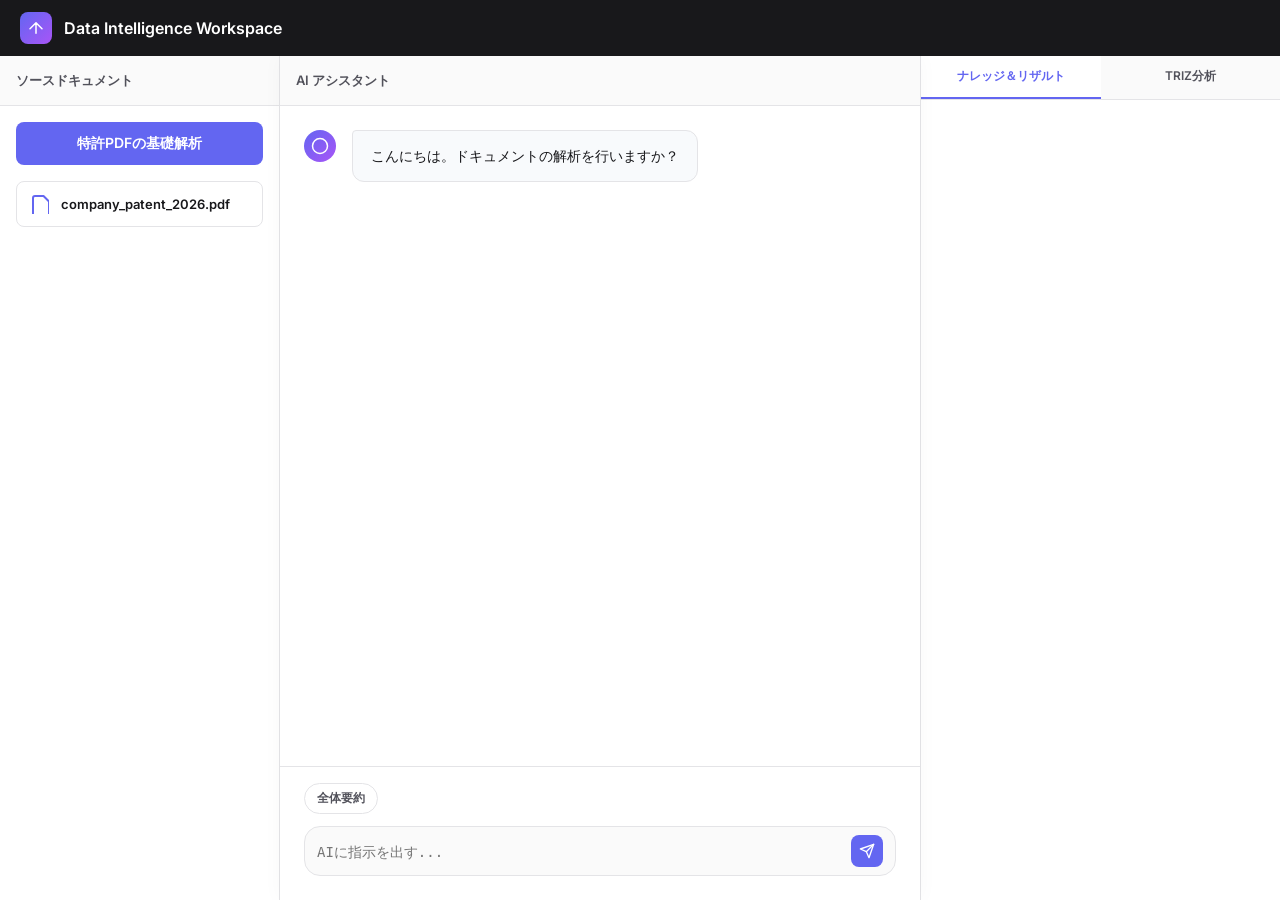
==== index.html @ 6192400d "Rename renew.html to index.html" ====
<!DOCTYPE html>
<html lang="ja">
<head>
    <meta charset="UTF-8">
    <meta name="viewport" content="width=device-width, initial-scale=1.0">
    <title>【最新 ver01 案④】シームレス統合型（Notion Peak + 右下ボタン）</title>
    <style>
        @import url('https://fonts.googleapis.com/css2?family=Inter:wght@400;500;600;700&display=swap');
        
        :root {
            --bg-app: #f4f4f5;
            --bg-panel: #ffffff;
            --text-main: #18181b;
            --text-muted: #52525b;
            --border-color: #e4e4e7;
            --primary: #6366f1;
            --primary-light: #e0e7ff;
            --primary-hover: #4f46e5;
            --accent: #f59e0b;
        }

        * { margin: 0; padding: 0; box-sizing: border-box; }
        body { font-family: 'Inter', sans-serif; background: var(--bg-app); color: var(--text-main); height: 100vh; overflow: hidden; display: flex; flex-direction: column; }
        button { cursor: pointer; border: none; background: none; font-family: inherit; }
        svg { fill: none; stroke: currentColor; stroke-width: 2; stroke-linecap: round; stroke-linejoin: round; }

        /* Unified Header */
        .header { height: 56px; background: #18181b; color: white; display: flex; align-items: center; justify-content: space-between; padding: 0 20px; flex-shrink: 0; z-index: 20; }
        .header-logo { display: flex; align-items: center; gap: 12px; font-weight: 600; font-size: 16px; }
        .header-logo-icon { background: linear-gradient(135deg, var(--primary), #a855f7); width: 32px; height: 32px; border-radius: 8px; display: flex; align-items: center; justify-content: center; }

        /* Workspace flex Container for dragging */
        .workspace { flex: 1; display: flex; min-height: 0; background: var(--bg-app); }
        .panel { background: var(--bg-panel); display: flex; flex-direction: column; min-height: 0; position: relative; }
        
        /* 左右パネルの初期値 */
        #panel-left { width: 280px; min-width: 200px; max-width: 450px; border-right: 1px solid var(--border-color); }
        #panel-center { flex: 1; min-width: 350px; box-shadow: 0 0 20px rgba(0,0,0,0.03); z-index: 5; }
        #panel-right { width: 360px; min-width: 250px; max-width: 600px; border-left: 1px solid var(--border-color); }

        /* リサイザーバー (伸縮バー) */
        .resizer { width: 6px; cursor: col-resize; position: relative; z-index: 10; background: transparent; transition: background 0.2s; margin: 0 -3px; }
        .resizer:hover, .resizer.dragging { background: var(--primary); }

        .panel-header { height: 50px; display: flex; align-items: center; justify-content: space-between; padding: 0 16px; border-bottom: 1px solid var(--border-color); font-weight: 600; font-size: 13px; color: var(--text-muted); background: #fafafa; flex-shrink: 0; }

        /* ---------------- Left ---------------- */
        .source-list { padding: 16px; overflow-y: auto; flex: 1; }
        .btn-primary { width: 100%; padding: 12px; background: var(--primary); color: white; border-radius: 8px; font-weight: 600; font-size: 14px; display: flex; align-items: center; justify-content: center; gap: 8px; transition: 0.2s; }
        .btn-primary:hover { background: var(--primary-hover); }
        .source-item { display: flex; align-items: center; gap: 12px; padding: 12px; border: 1px solid var(--border-color); border-radius: 8px; margin-top: 16px; }

        /* ---------------- Center (Chat) ---------------- */
        .chat-area { flex: 1; overflow-y: auto; padding: 24px; display: flex; flex-direction: column; gap: 20px; }
        .msg { display: flex; gap: 16px; max-width: 85%; }
        .msg.user { align-self: flex-end; flex-direction: row-reverse; }
        .msg-avatar { width: 32px; height: 32px; border-radius: 50%; display: flex; align-items: center; justify-content: center; flex-shrink: 0; }
        .msg.assistant .msg-avatar { background: linear-gradient(135deg, var(--primary), #a855f7); color: white; }
        .msg.user .msg-avatar { background: #e4e4e7; color: var(--text-muted); }
        .msg-bubble { padding: 14px 18px; border-radius: 12px; font-size: 14px; line-height: 1.6; border: 1px solid var(--border-color); }
        .msg.user .msg-bubble { background: var(--primary); color: white; border-color: var(--primary); border-top-right-radius: 4px; }
        .msg.assistant .msg-bubble { background: #f8fafc; border-top-left-radius: 4px; }

        .input-area { padding: 16px 24px 24px; background: #fff; border-top: 1px solid var(--border-color); display: flex; flex-direction: column; gap: 12px; }
        
        .action-bar { display: flex; gap: 8px; }
        .input-box { display: flex; align-items: flex-end; gap: 12px; border: 1px solid var(--border-color); padding: 8px 12px; border-radius: 16px; background: #fafafa; }
        .input-box textarea { flex: 1; border: none; background: transparent; outline: none; resize: none; font-size: 14px; line-height: 1.5; max-height: 150px; padding: 4px 0; }
        .input-box button.btn-send { width: 32px; height: 32px; border-radius: 8px; background: var(--primary); color: white; display: flex; align-items: center; justify-content: center; flex-shrink: 0; }

        /* ---------------- Right ---------------- */
        .right-tabs { display: flex; border-bottom: 1px solid var(--border-color); background: #fafafa; }
        .right-tab { flex: 1; text-align: center; padding: 12px 0; font-size: 12px; font-weight: 600; color: var(--text-muted); cursor: pointer; border-bottom: 2px solid transparent; }
        .right-tab.active { color: var(--primary); border-bottom-color: var(--primary); background: #fff; }

        .studio-content { flex: 1; overflow-y: auto; padding: 16px; padding-bottom: 80px; position: relative; }
        .studio-card { border: 1px solid var(--border-color); border-radius: 8px; padding: 16px; margin-bottom: 16px; box-shadow: 0 1px 3px rgba(0,0,0,0.02); }
        .studio-card h3 { font-size: 14px; font-weight: 600; margin-bottom: 12px; }
        .data-row { font-size: 12px; margin-bottom: 8px; line-height: 1.5; text-align: left; }
        .data-label { font-weight: 600; color: var(--text-muted); display: block; margin-bottom: 2px; }

        /* The moved TRIZ button side of Chat Input */
        .btn-triz-inline { background: var(--accent); color: white; padding: 8px 16px; border-radius: 8px; font-weight: 600; font-size: 13px; display: none; align-items: center; justify-content: center; gap: 6px; box-shadow: 0 2px 8px rgba(245,158,11,0.3); transition: 0.2s; border: none; cursor: pointer; white-space: nowrap; height: 32px; }
        .btn-triz-inline:hover { background: #d97706; transform: translateY(-1px); }

        /* ---------------- Notion Center Peak Modal ---------------- */
        .notion-overlay { position: fixed; inset: 0; background: rgba(0,0,0,0.5); z-index: 100; display: none; align-items: center; justify-content: center; backdrop-filter: blur(2px); }
        .notion-overlay.active { display: flex; animation: fadeIn 0.2s ease; }
        .notion-modal { background: #ffffff; width: 800px; max-width: 90%; height: 80vh; border-radius: 12px; display: flex; flex-direction: column; overflow: hidden; box-shadow: 0 25px 50px -12px rgba(0,0,0,0.25); animation: scaleUp 0.3s cubic-bezier(0.16,1,0.3,1); }
        
        .modal-header { height: 56px; border-bottom: 1px solid var(--border-color); display: flex; align-items: center; justify-content: space-between; padding: 0 24px; font-weight: 600; }
        .modal-body { flex: 1; overflow-y: auto; padding: 32px 48px; background: #fafafa; }
        
        .db-table { width: 100%; border-collapse: collapse; background: white; border: 1px solid var(--border-color); border-radius: 8px; overflow: hidden; }
        .db-table th, .db-table td { padding: 16px; border-bottom: 1px solid var(--border-color); text-align: left; font-size: 14px; }
        .db-table th { background: #f8fafc; font-weight: 600; color: var(--text-muted); font-size: 13px; }
        .db-table tr:last-child td { border-bottom: none; }
        .db-table tbody tr:hover { background: #fdfbf7; cursor: pointer; }
        
        .run-triz-inline-btn { padding: 6px 12px; background: white; border: 1px solid var(--border-color); border-radius: 6px; font-size: 13px; font-weight: 600; display: flex; align-items: center; gap: 4px; transition: 0.2s; }
        .db-table tr:hover .run-triz-inline-btn { border-color: var(--accent); color: #d97706; }

        @keyframes fadeIn { from{opacity:0;} to{opacity:1;} }
        @keyframes scaleUp { from{transform:scale(0.95); opacity:0;} to{transform:scale(1); opacity:1;} }
        .loader-spin { animation: spin 1s linear infinite; }
        @keyframes spin { 100% { transform: rotate(360deg); } }
    </style>
</head>
<body>

    <header class="header">
        <div class="header-logo">
            <div class="header-logo-icon"><svg width="18" height="18" viewBox="0 0 24 24"><path d="m4 13 8-8 8 8M12 5v14"/></svg></div>
            Data Intelligence Workspace
        </div>
    </header>

    <div class="workspace">
        
        <!-- 左パネル -->
        <div class="panel" id="panel-left">
            <div class="panel-header">ソースドキュメント</div>
            <div class="source-list">
                <button class="btn-primary" onclick="startAnalysis()" id="analyze-btn">
                    特許PDFの基礎解析
                </button>
                <div class="source-item">
                    <svg width="20" height="20" style="color:var(--primary)"><path d="M14.5 2H6a2 2 0 0 0-2 2v16a2 2 0 0 0 2 2h12a2 2 0 0 0 2-2V7.5L14.5 2z"/></svg>
                    <div>
                        <div style="font-size:13px; font-weight:600;">company_patent_2026.pdf</div>
                    </div>
                </div>
            </div>
        </div>

        <div class="resizer" id="resizer-left"></div>

        <!-- 中央パネル -->
        <div class="panel" id="panel-center">
            <div class="panel-header">AI アシスタント</div>
            <div class="chat-area" id="chat">
                <div class="msg assistant">
                    <div class="msg-avatar"><svg width="18" height="18" viewBox="0 0 24 24"><path d="M12 2a10 10 0 0 1 10 10c0 5.5-4.5 10-10 10-5.5 0-10-4.5-10-10C2 6.5 6.5 2 12 2Z"/></svg></div>
                    <div class="msg-bubble">こんにちは。ドキュメントの解析を行いますか？</div>
                </div>
            </div>

            <div class="input-area">
                <div class="action-bar">
                    <button style="border:1px solid var(--border-color); background:#fff; padding:6px 12px; border-radius:20px; font-size:12px; font-weight:600; color:var(--text-muted);">
                        全体要約
                    </button>
                </div>
                <div class="input-box">
                    <textarea placeholder="AIに指示を出す..." rows="1"></textarea>
                    <button class="btn-triz-inline" id="btn-triz-inline" onclick="triggerTRIZBubble()">
                        <svg width="14" height="14" viewBox="0 0 24 24"><polygon points="13 2 3 14 12 14 11 22 21 10 12 10 13 2"/></svg>
                        TRIZ分析を開始
                    </button>
                    <button class="btn-send"><svg width="16" height="16" viewBox="0 0 24 24"><path d="m22 2-7 20-4-9-9-4Z"/><path d="M22 2 11 13"/></svg></button>
                </div>
            </div>
        </div>

        <div class="resizer" id="resizer-right"></div>

        <!-- 右パネル -->
        <div class="panel" id="panel-right">
            <div class="right-tabs">
                <div class="right-tab active">ナレッジ＆リザルト</div>
                <div class="right-tab">TRIZ分析 <span id="triz-badge" style="display:none; background:#f59e0b; color:white; padding:2px 6px; border-radius:10px; font-size:9px; margin-left:4px;">New</span></div>
            </div>
            
            <div class="studio-content" id="right-panel-scrollbox">
                <div id="baseline-result" style="display:none;">
                    <div class="studio-card">
                        <h3>請求項 1</h3>
                        <div class="data-row"><span class="data-label">課題</span>従来のシステムでは解析速度が遅く、精度が低い状態であった。</div>
                        <div class="data-row" style="margin-top: 8px;"><span class="data-label">解決手段</span>分散AIモデルによる並列処理と軽量化された特徴抽出エンジンの統合。</div>
                    </div>
                </div>

                <div id="triz-result" style="display:none; border:1px solid #fde68a; background:#fffbeb;" class="studio-card">
                    <h3 style="color:#d97706;">TRIZ 原理10: 先取り作用</h3>
                    <p style="font-size:13px; line-height:1.6; color:#78350f;">実行前にキャッシュ層を構築し、よく使われるパターンを予測計算しておくアーキテクチャ。</p>
                </div>
            </div>
        </div>

    </div>

    <!-- Notion Peak Modal -->
    <div class="notion-overlay" id="notion-modal">
        <div class="notion-modal">
            <div class="modal-header">
                <div>データベース (対象請求項リスト) をフルサイズで開いています</div>
                <button onclick="closeModal()" style="color:var(--text-muted); padding:4px;"><svg width="20" height="20" viewBox="0 0 24 24"><line x1="18" y1="6" x2="6" y2="18"/><line x1="6" y1="6" x2="18" y2="18"/></svg></button>
            </div>
            <div class="modal-body">
                <h2 style="font-size:24px; font-weight:700; margin-bottom:12px;">どの課題についてTRIZ分析を実行しますか？</h2>
                <p style="color:var(--text-muted); margin-bottom:32px; font-size:14px;">以下のリストから深掘りしたい技術的ハードルを選択してください。</p>

                <div style="display: flex; flex-direction: column; gap: 24px;">
                    <!-- Big Card 1 -->
                    <div style="border: 1px solid var(--border-color); border-radius: 12px; padding: 24px; background: white; box-shadow: 0 4px 6px -1px rgba(0,0,0,0.05); display: flex; flex-direction: column; gap: 16px;">
                        <div style="display: flex; justify-content: space-between; align-items: flex-start;">
                            <div>
                                <div style="display: flex; align-items: center; gap: 8px; font-weight: 700; font-size: 16px; margin-bottom: 8px;">
                                    <svg width="18" height="18" viewBox="0 0 24 24" fill="none" stroke="currentColor" stroke-width="2" style="color:var(--primary)"><rect x="3" y="3" width="18" height="18" rx="2" ry="2"/></svg>
                                    請求項 1 (独立項)
                                </div>
                                <div style="font-size: 13px; color: var(--text-main); display: flex; align-items: stretch; gap: 8px; background: #f8fafc; padding: 10px 14px; border-radius: 8px;">
                                    <svg width="16" height="16" viewBox="0 0 24 24" fill="none" stroke="currentColor" stroke-width="2" style="margin-top:2px; flex-shrink:0;"><path d="M14 2H6a2 2 0 0 0-2 2v16a2 2 0 0 0 2 2h12a2 2 0 0 0 2-2V8z"/><polyline points="14 2 14 8 20 8"/></svg> 
                                    <div><span style="font-weight:600;">周波数可変テラヘルツ波内視鏡</span><br><span style="color:var(--text-muted); font-size:11px;">2008.2.28 | 西澤 潤一, 株式会社テラヘルツ研究所</span></div>
                                </div>
                            </div>
                            <button class="run-triz-inline-btn" onclick="executeTRIZ()" style="background: var(--accent); color: white; border: none; padding: 10px 20px; font-size: 14px; font-weight: 600; border-radius: 8px; box-shadow: 0 2px 8px rgba(245,158,11,0.3); display: flex; align-items: center; gap: 8px; cursor: pointer; transition: 0.2s;" onmouseover="this.style.transform='translateY(-1px)'" onmouseout="this.style.transform='none'">
                                <svg width="14" height="14" viewBox="0 0 24 24" fill="none" stroke="currentColor" stroke-width="2"><polygon points="13 2 3 14 12 14 11 22 21 10 12 10 13 2"/></svg>
                                TRIZ分析を実行
                            </button>
                        </div>
                        
                        <div style="border-left: 3px solid #e2e8f0; padding-left: 16px; display: flex; flex-direction: column; gap: 16px; margin-top: 8px;">
                            <div>
                                <div style="display: flex; align-items: center; gap: 6px; font-size: 14px; font-weight: 700; margin-bottom: 8px; color: #dc2626;">
                                    <svg width="16" height="16" viewBox="0 0 24 24" fill="none" stroke="currentColor" stroke-width="2"><circle cx="12" cy="12" r="10"/><path d="M9.09 9a3 3 0 0 1 5.83 1c0 2-3 3-3 3"/><line x1="12" y1="17" x2="12.01" y2="17"/></svg> 解決課題
                                </div>
                                <div style="display: flex; gap: 8px; background: #fff5f5; padding: 12px; border-radius: 8px; border: 1px dashed #fecaca;">
                                    <svg width="16" height="16" viewBox="0 0 24 24" fill="none" stroke="currentColor" stroke-width="2" style="color:#dc2626; margin-top:2px; flex-shrink:0;"><circle cx="12" cy="12" r="10"/><line x1="12" y1="16" x2="12" y2="12"/><line x1="12" y1="8" x2="12.01" y2="8"/></svg>
                                    <div style="font-size: 13px; color: var(--text-main); line-height: 1.7;">テラヘルツ波発生装置が大型で精密な環境管理を要し、またテラヘルツ波の伝送損失や水蒸気吸収による減衰が大きいため、内視鏡応用が困難であるという課題。</div>
                                </div>
                            </div>
                            <div style="display: flex; align-items: center; gap: 6px; font-size: 14px; font-weight: 700; color: var(--text-main); cursor:pointer;">
                                <svg width="16" height="16" viewBox="0 0 24 24" fill="none" stroke="currentColor" stroke-width="2"><polyline points="9 18 15 12 9 6"/></svg> 構成要件と証拠
                            </div>
                        </div>
                    </div>

                    <!-- Big Card 2 -->
                    <div style="border: 1px solid var(--border-color); border-radius: 12px; padding: 24px; background: white; box-shadow: 0 4px 6px -1px rgba(0,0,0,0.05); display: flex; flex-direction: column; gap: 16px;">
                        <div style="display: flex; justify-content: space-between; align-items: flex-start;">
                            <div>
                                <div style="display: flex; align-items: center; gap: 8px; font-weight: 700; font-size: 16px; margin-bottom: 8px;">
                                    <svg width="18" height="18" viewBox="0 0 24 24" fill="none" stroke="currentColor" stroke-width="2" style="color:var(--primary)"><rect x="3" y="3" width="18" height="18" rx="2" ry="2"/></svg>
                                    請求項 2 (従属項)
                                </div>
                                <div style="font-size: 13px; color: var(--text-main); display: flex; align-items: stretch; gap: 8px; background: #f8fafc; padding: 10px 14px; border-radius: 8px;">
                                    <svg width="16" height="16" viewBox="0 0 24 24" fill="none" stroke="currentColor" stroke-width="2" style="margin-top:2px; flex-shrink:0;"><path d="M14 2H6a2 2 0 0 0-2 2v16a2 2 0 0 0 2 2h12a2 2 0 0 0 2-2V8z"/><polyline points="14 2 14 8 20 8"/></svg> 
                                    <div><span style="font-weight:600;">周波数可変テラヘルツ波内視鏡</span><br><span style="color:var(--text-muted); font-size:11px;">2008.2.28 | 西澤 潤一, 株式会社テラヘルツ研究所</span></div>
                                </div>
                            </div>
                            <button class="run-triz-inline-btn" onclick="executeTRIZ()" style="background: var(--accent); color: white; border: none; padding: 10px 20px; font-size: 14px; font-weight: 600; border-radius: 8px; box-shadow: 0 2px 8px rgba(245,158,11,0.3); display: flex; align-items: center; gap: 8px; cursor: pointer; transition: 0.2s;" onmouseover="this.style.transform='translateY(-1px)'" onmouseout="this.style.transform='none'">
                                <svg width="14" height="14" viewBox="0 0 24 24" fill="none" stroke="currentColor" stroke-width="2"><polygon points="13 2 3 14 12 14 11 22 21 10 12 10 13 2"/></svg>
                                TRIZ分析を実行
                            </button>
                        </div>
                        
                        <div style="border-left: 3px solid #e2e8f0; padding-left: 16px; display: flex; flex-direction: column; gap: 16px; margin-top: 8px;">
                            <div>
                                <div style="display: flex; align-items: center; gap: 6px; font-size: 14px; font-weight: 700; margin-bottom: 8px; color: #dc2626;">
                                    <svg width="16" height="16" viewBox="0 0 24 24" fill="none" stroke="currentColor" stroke-width="2"><circle cx="12" cy="12" r="10"/><path d="M9.09 9a3 3 0 0 1 5.83 1c0 2-3 3-3 3"/><line x1="12" y1="17" x2="12.01" y2="17"/></svg> 解決課題
                                </div>
                                <div style="display: flex; gap: 8px; background: #fff5f5; padding: 12px; border-radius: 8px; border: 1px dashed #fecaca;">
                                    <svg width="16" height="16" viewBox="0 0 24 24" fill="none" stroke="currentColor" stroke-width="2" style="color:#dc2626; margin-top:2px; flex-shrink:0;"><circle cx="12" cy="12" r="10"/><line x1="12" y1="16" x2="12" y2="12"/><line x1="12" y1="8" x2="12.01" y2="8"/></svg>
                                    <div style="font-size: 13px; color: var(--text-main); line-height: 1.7;">測定時の様々な環境要因や検体条件のばらつきにより、取得されるデータの信頼性が低下する課題。</div>
                                </div>
                            </div>
                            <div style="display: flex; align-items: center; gap: 6px; font-size: 14px; font-weight: 700; color: var(--text-main); cursor:pointer;">
                                <svg width="16" height="16" viewBox="0 0 24 24" fill="none" stroke="currentColor" stroke-width="2"><polyline points="9 18 15 12 9 6"/></svg> 構成要件と証拠
                            </div>
                        </div>
                    </div>
                </div>
            </div>
        </div>
    </div>

    <!-- Notion Peak Modal for TRIZ Result -->
    <div class="notion-overlay" id="notion-result-modal">
        <div class="notion-modal">
            <div class="modal-header">
                <div>TRIZイノベーションレポート をフルサイズで開いています</div>
                <button onclick="closeResultModal()" style="color:var(--text-muted); padding:4px;"><svg width="20" height="20" viewBox="0 0 24 24"><line x1="18" y1="6" x2="6" y2="18"/><line x1="6" y1="6" x2="18" y2="18"/></svg></button>
            </div>
            <div class="modal-body">
                <h2 style="font-size:24px; font-weight:700; margin-bottom:12px;">TRIZ イノベーション・インサイト</h2>
                <div style="display:flex; gap:16px; margin-bottom:32px; font-size:13px; color:var(--text-muted);">
                    <span style="background:#f1f5f9; padding:4px 8px; border-radius:4px;">対象: 請求項 1</span>
                    <span style="background:#f1f5f9; padding:4px 8px; border-radius:4px;">カテゴリ: アーキテクチャ</span>
                </div>

                <div style="border-left: 4px solid var(--accent); padding-left: 16px; margin-bottom: 24px;">
                    <h3 style="color:#d97706; font-size:18px; margin-bottom:8px;">発明原理 10: 先取り作用 (Prior Action)</h3>
                    <p style="font-size:15px; line-height:1.7; color:#334155;">
                        実行前にキャッシュ層を構築し、よく使われるパターンを予測計算しておくアーキテクチャ。<br>
                        必要な作用を前もって実行しておくことで、実際の応答時間をゼロに近づけることが可能になります。
                    </p>
                </div>

                <div style="border-left: 4px solid #3b82f6; padding-left: 16px;">
                    <h3 style="color:#2563eb; font-size:18px; margin-bottom:8px;">発明原理 2: 分離 (Taking out)</h3>
                    <p style="font-size:15px; line-height:1.7; color:#334155;">
                        重い解析処理を行うモジュールのみを独立したマイクロサービスとして分離し、負荷に応じて動的にスケーリングさせるアプローチ。<br>
                        必要な部分だけを取り出すことで、システム全体の安定性を確保しつつ解析速度を向上させます。
                    </p>
                </div>
            </div>
        </div>
    </div>

    <script>
        function initResizers() {
            const rLeft = document.getElementById('resizer-left');
            const pLeft = document.getElementById('panel-left');
            const rRight = document.getElementById('resizer-right');
            const pRight = document.getElementById('panel-right');

            rLeft.addEventListener('mousedown', (e) => {
                let startX = e.clientX; let startWidth = pLeft.getBoundingClientRect().width;
                document.body.style.cursor = 'col-resize'; rLeft.classList.add('dragging');
                const onMove = (evt) => { pLeft.style.width = (startWidth + evt.clientX - startX) + 'px'; };
                const onUp = () => { document.body.style.cursor = 'default'; rLeft.classList.remove('dragging'); window.removeEventListener('mousemove', onMove); window.removeEventListener('mouseup', onUp); };
                window.addEventListener('mousemove', onMove); window.addEventListener('mouseup', onUp);
            });

            rRight.addEventListener('mousedown', (e) => {
                let startX = e.clientX; let startWidth = pRight.getBoundingClientRect().width;
                document.body.style.cursor = 'col-resize'; rRight.classList.add('dragging');
                const onMove = (evt) => { pRight.style.width = (startWidth - (evt.clientX - startX)) + 'px'; };
                const onUp = () => { document.body.style.cursor = 'default'; rRight.classList.remove('dragging'); window.removeEventListener('mousemove', onMove); window.removeEventListener('mouseup', onUp); };
                window.addEventListener('mousemove', onMove); window.addEventListener('mouseup', onUp);
            });
        }
        initResizers();

        const chat = document.getElementById('chat');
        function addUserMsg(t) { chat.innerHTML += `<div class="msg user"><div class="msg-avatar"><svg width="18" height="18" viewBox="0 0 24 24"><path d="M20 21v-2a4 4 0 0 0-4-4H8a4 4 0 0 0-4 4v2"/><circle cx="12" cy="7" r="4"/></svg></div><div class="msg-bubble">${t}</div></div>`; chat.scrollTop = chat.scrollHeight; }
        function addBotMsgHTML(html) { chat.innerHTML += `<div class="msg assistant"><div class="msg-avatar"><svg width="18" height="18" viewBox="0 0 24 24"><path d="M12 2a10 10 0 0 1 10 10c0 5.5-4.5 10-10 10-5.5 0-10-4.5-10-10C2 6.5 6.5 2 12 2Z"/></svg></div><div class="msg-bubble">${html}</div></div>`; chat.scrollTop = chat.scrollHeight; }

        async function startAnalysis() {
            document.getElementById('analyze-btn').innerText = "解析を実行中...";
            
            // ユーザーからの指示（チャット吹き出し）を追加
            addUserMsg("この特許PDFドキュメントの基礎解析を実行して、課題と解決手段を抽出してください。");
            
            // リアルなローディング感を出すため少し遅延させる
            setTimeout(() => {
                document.getElementById('analyze-btn').innerText = "解析完了";
                document.getElementById('baseline-result').style.display = 'block';
                
                // Required Text Replacement
                const html = `
                    解析が完了しました！<br>
                    右側の「ナレッジ＆リザルト」パネルに1件の請求項データ（課題と解決手段）を抽出しています。<br><br>
                    さらにTRIZを用いた深掘り分析を行う場合は、右パネル下の「TRIZ分析を開始」ボタンを押してください。
                    <div style="display: flex; gap: 12px; margin-top: 16px; align-items: stretch;">
                        <div style="flex: 1; border: 1px solid var(--border-color); background: #fff; border-radius: 8px; padding: 14px;">
                            <div style="display: flex; align-items: center; gap: 8px; font-weight: 600; font-size: 13px; margin-bottom: 8px;">
                                <svg width="14" height="14" viewBox="0 0 24 24" fill="none" stroke="currentColor" stroke-width="2" style="color:var(--primary);"><path d="M14.5 2H6a2 2 0 0 0-2 2v16a2 2 0 0 0 2 2h12a2 2 0 0 0 2-2V7.5L14.5 2z"/></svg>
                                抽出された特許データプレビュー
                            </div>
                            <div style="font-size: 12px; color: var(--text-muted); line-height: 1.5;">請求項1: 従来のシステムでは解析速度が遅く...<br>請求項2: 測定時の様々な環境要因や...</div>
                        </div>
                        
                        <button onclick="openModal()" style="min-width: 90px; border: 2px solid #ef4444; border-radius: 8px; display: flex; flex-direction: column; align-items: center; justify-content: center; gap: 8px; color: #dc2626; font-weight: 700; font-size: 15px; transition: 0.2s; background: #fef2f2; cursor: pointer; padding: 12px;">
                            もっと<br>大きく<br>表示
                        </button>
                    </div>
                `;
                addBotMsgHTML(html);

                // Show TRIZ button next to send button
                document.getElementById('btn-triz-inline').style.display = 'flex';
            }, 600);
        }

        function triggerTRIZBubble() {
            // Right panel tab change aesthetic (Optional)
            document.querySelectorAll('.right-tab')[1].classList.add('active');
            document.querySelectorAll('.right-tab')[0].classList.remove('active');
            
            addUserMsg("この情報をもとに、TRIZ分析を開始してください。");
            document.getElementById('btn-triz-inline').style.display = 'none'; // Hide after click
            
            setTimeout(() => {
                // The explicit side-by-side Layout Requested!
                const html = `
                    分かりました。TRIZ分析にかける対象課題をクリックしてください。
                    <div style="display: flex; gap: 12px; margin-top: 16px; align-items: stretch; height: 100%;">
                        <div style="flex: 1; border: 1px solid #fde68a; background: #fffbeb; border-radius: 8px; padding: 14px;">
                            <div style="display: flex; align-items: center; gap: 8px; color: #b45309; font-weight: 600; font-size: 13px; margin-bottom: 8px;">
                                📄 請求項1の課題
                            </div>
                            <div style="font-size: 12px; color: #78350f; line-height: 1.5;">従来のシステムでは解析速度が遅く、精度が低い状態であった。</div>
                        </div>
                        
                        <!-- もっと大きく表示 領域 -->
                        <button onclick="openModal()" style="min-width: 90px; border: 2px solid #ef4444; border-radius: 8px; display: flex; flex-direction: column; align-items: center; justify-content: center; gap: 8px; color: #dc2626; font-weight: 700; font-size: 15px; transition: 0.2s; background: #fef2f2; cursor: pointer; padding: 12px;">
                            もっと<br>大きく<br>表示
                        </button>
                    </div>
                `;
                addBotMsgHTML(html);
            }, 500);
        }

        const modal = document.getElementById('notion-modal');
        function openModal() { modal.classList.add('active'); }
        function closeModal() { modal.classList.remove('active'); }

        const resultModal = document.getElementById('notion-result-modal');
        function openResultModal() { resultModal.classList.add('active'); }
        function closeResultModal() { resultModal.classList.remove('active'); }

        async function executeTRIZ() {
            closeModal();
            addUserMsg("この課題をTRIZ40原則を使って深い分析にかけてください。");
            
            const id = 'typ-' + Date.now();
            chat.innerHTML += `<div class="msg assistant" id="${id}"><div class="msg-avatar"><svg width="16" height="16" viewBox="0 0 24 24" class="loader-spin"><path d="M21 12a9 9 0 1 1-6.219-8.56"/></svg></div><div class="msg-bubble">TRIZ推論エンジンを実行中...</div></div>`;
            chat.scrollTop = chat.scrollHeight;

            await new Promise(r => setTimeout(r, 2000));
            document.getElementById(id).remove();

            const html = `
                **TRIZ分析が完了しました。**<br>
                右パネルの「TRIZ分析タブ」に新しい発明原理の技術提案をまとめました。
                <div style="display: flex; gap: 12px; margin-top: 16px; align-items: stretch; height: 100%;">
                    <div style="flex: 1; border: 1px solid #fde68a; background: #fffbeb; border-radius: 8px; padding: 14px;">
                        <div style="display: flex; align-items: center; gap: 8px; color: #b45309; font-weight: 600; font-size: 13px; margin-bottom: 8px;">
                            💡 発明原理10: 先取り作用 など抽出完了
                        </div>
                        <div style="font-size: 12px; color: #78350f; line-height: 1.5;">実行前にキャッシュ層を構築し、よく使われるパターンを予測計算しておく...</div>
                    </div>
                    
                    <button onclick="openResultModal()" style="min-width: 90px; border: 2px solid #ef4444; border-radius: 8px; display: flex; flex-direction: column; align-items: center; justify-content: center; gap: 8px; color: #dc2626; font-weight: 700; font-size: 15px; transition: 0.2s; background: #fef2f2; cursor: pointer; padding: 12px;">
                        もっと<br>大きく<br>表示
                    </button>
                </div>
            `;
            addBotMsgHTML(html);
            
            document.getElementById('triz-badge').style.display = 'inline-block';
            document.getElementById('baseline-result').style.display = 'none';
            document.getElementById('triz-result').style.display = 'block';
        }

        document.querySelectorAll('.right-tab').forEach((tab, index) => {
            tab.onclick = () => {
                document.querySelectorAll('.right-tab').forEach(t => t.classList.remove('active'));
                tab.classList.add('active');
                if(index === 0) {
                    document.getElementById('baseline-result').style.display = 'block';
                    document.getElementById('triz-result').style.display = 'none';
                } else {
                    document.getElementById('baseline-result').style.display = 'none';
                    document.getElementById('triz-result').style.display = 'block';
                }
            }
        });
    </script>
</body>
</html>
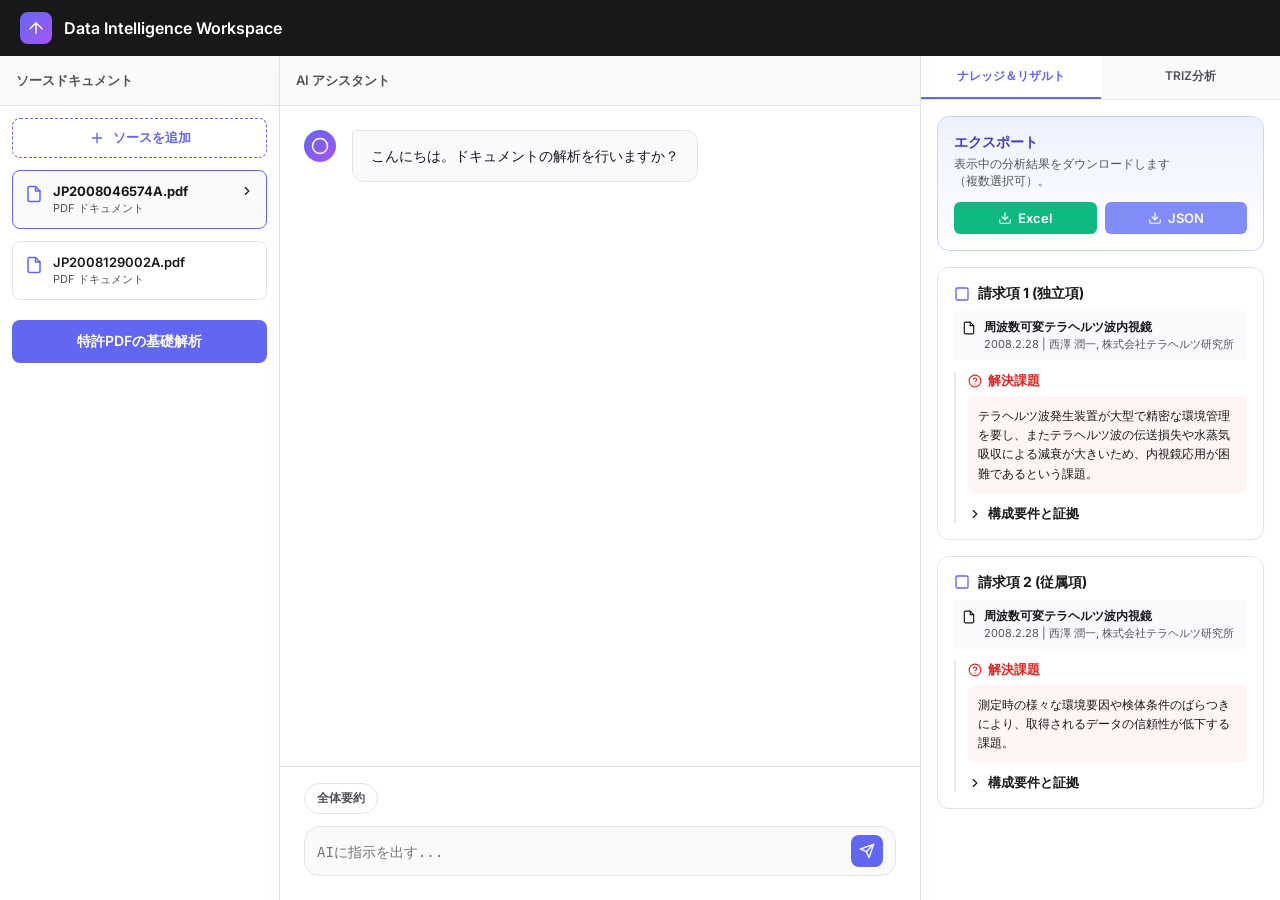
==== commit 1b1afca0: "Enhance UI for left and right panels Updated the layout and styling of the left panel and right pane" ====
--- a/index.html
+++ b/index.html
@@ -120,16 +120,38 @@
         <!-- 左パネル -->
         <div class="panel" id="panel-left">
             <div class="panel-header">ソースドキュメント</div>
-            <div class="source-list">
-                <button class="btn-primary" onclick="startAnalysis()" id="analyze-btn">
+            <div class="source-list" style="padding: 12px; display: flex; flex-direction: column; gap: 12px;">
+                <button style="width: 100%; padding: 10px; background: transparent; color: var(--primary); border: 1px dashed var(--primary); border-radius: 8px; font-weight: 600; font-size: 13px; display: flex; align-items: center; justify-content: center; gap: 8px; cursor: pointer; transition: 0.2s;" onmouseover="this.style.background='#eef2ff'" onmouseout="this.style.background='transparent'">
+                    <svg width="16" height="16" viewBox="0 0 24 24" fill="none" stroke="currentColor" stroke-width="2"><line x1="12" y1="5" x2="12" y2="19"/><line x1="5" y1="12" x2="19" y2="12"/></svg>
+                    ソースを追加
+                </button>
+
+                <div style="border: 1px solid var(--primary); border-radius: 8px; background: #fafafa; position: relative;">
+                    <div style="padding: 12px; display: flex; gap: 10px; align-items: flex-start;">
+                        <svg width="18" height="18" viewBox="0 0 24 24" fill="none" stroke="currentColor" stroke-width="2" style="color:var(--primary); margin-top: 2px; flex-shrink: 0;"><path d="M14 2H6a2 2 0 0 0-2 2v16a2 2 0 0 0 2 2h12a2 2 0 0 0 2-2V8z"/><polyline points="14 2 14 8 20 8"/></svg>
+                        <div style="flex:1; min-width: 0;">
+                            <div style="font-size: 13px; font-weight: 700; color: var(--text-main); white-space: nowrap; overflow: hidden; text-overflow: ellipsis; display: flex; align-items: center; justify-content: space-between;">
+                                <span>JP2008046574A.pdf</span>
+                                <svg width="14" height="14" viewBox="0 0 24 24" fill="none" stroke="currentColor" stroke-width="2"><polyline points="9 18 15 12 9 6"/></svg>
+                            </div>
+                            <div style="font-size: 11px; color: var(--text-muted); margin-top: 2px;">PDF ドキュメント</div>
+                        </div>
+                    </div>
+                </div>
+
+                <div style="border: 1px solid var(--border-color); border-radius: 8px; background: #fff; position: relative;">
+                    <div style="padding: 12px; display: flex; gap: 10px; align-items: flex-start;">
+                        <svg width="18" height="18" viewBox="0 0 24 24" fill="none" stroke="currentColor" stroke-width="2" style="color:var(--primary); margin-top: 2px; flex-shrink: 0;"><path d="M14 2H6a2 2 0 0 0-2 2v16a2 2 0 0 0 2 2h12a2 2 0 0 0 2-2V8z"/><polyline points="14 2 14 8 20 8"/></svg>
+                        <div style="flex:1; min-width: 0;">
+                            <div style="font-size: 13px; font-weight: 600; color: var(--text-main); white-space: nowrap; overflow: hidden; text-overflow: ellipsis;">JP2008129002A.pdf</div>
+                            <div style="font-size: 11px; color: var(--text-muted); margin-top: 2px;">PDF ドキュメント</div>
+                        </div>
+                    </div>
+                </div>
+                
+                <button class="btn-primary" onclick="startAnalysis()" id="analyze-btn" style="margin-top: 8px;">
                     特許PDFの基礎解析
                 </button>
-                <div class="source-item">
-                    <svg width="20" height="20" style="color:var(--primary)"><path d="M14.5 2H6a2 2 0 0 0-2 2v16a2 2 0 0 0 2 2h12a2 2 0 0 0 2-2V7.5L14.5 2z"/></svg>
-                    <div>
-                        <div style="font-size:13px; font-weight:600;">company_patent_2026.pdf</div>
-                    </div>
-                </div>
             </div>
         </div>
 
@@ -172,11 +194,68 @@
             </div>
             
             <div class="studio-content" id="right-panel-scrollbox">
-                <div id="baseline-result" style="display:none;">
-                    <div class="studio-card">
-                        <h3>請求項 1</h3>
-                        <div class="data-row"><span class="data-label">課題</span>従来のシステムでは解析速度が遅く、精度が低い状態であった。</div>
-                        <div class="data-row" style="margin-top: 8px;"><span class="data-label">解決手段</span>分散AIモデルによる並列処理と軽量化された特徴抽出エンジンの統合。</div>
+                <div id="baseline-result" style="display:none; display: flex; flex-direction: column; gap: 16px;">
+                    
+                    <!-- エクスポートカード -->
+                    <div style="border: 1px solid #c7d2fe; border-radius: 12px; padding: 16px; background: linear-gradient(180deg, #eef2ff 0%, #ffffff 100%);">
+                        <div style="font-weight: 700; color: #4338ca; font-size: 14px; margin-bottom: 4px;">エクスポート</div>
+                        <div style="font-size: 12px; color: var(--text-muted); margin-bottom: 12px;">表示中の分析結果をダウンロードします<br>（複数選択可）。</div>
+                        <div style="display: flex; gap: 8px;">
+                            <button style="flex: 1; background: #10b981; color: white; border: none; padding: 8px; border-radius: 6px; font-size: 13px; font-weight: 600; display: flex; align-items: center; justify-content: center; gap: 6px; cursor: pointer; transition: 0.2s;" onmouseover="this.style.opacity=0.9" onmouseout="this.style.opacity=1">
+                                <svg width="14" height="14" viewBox="0 0 24 24" fill="none" stroke="currentColor" stroke-width="2"><path d="M21 15v4a2 2 0 0 1-2 2H5a2 2 0 0 1-2-2v-4"/><polyline points="7 10 12 15 17 10"/><line x1="12" y1="15" x2="12" y2="3"/></svg> Excel
+                            </button>
+                            <button style="flex: 1; background: #818cf8; color: white; border: none; padding: 8px; border-radius: 6px; font-size: 13px; font-weight: 600; display: flex; align-items: center; justify-content: center; gap: 6px; cursor: pointer; transition: 0.2s;" onmouseover="this.style.opacity=0.9" onmouseout="this.style.opacity=1">
+                                <svg width="14" height="14" viewBox="0 0 24 24" fill="none" stroke="currentColor" stroke-width="2"><path d="M21 15v4a2 2 0 0 1-2 2H5a2 2 0 0 1-2-2v-4"/><polyline points="7 10 12 15 17 10"/><line x1="12" y1="15" x2="12" y2="3"/></svg> JSON
+                            </button>
+                        </div>
+                    </div>
+
+                    <div style="border: 1px solid var(--border-color); border-radius: 12px; padding: 16px; background: white; box-shadow: 0 1px 3px rgba(0,0,0,0.02);">
+                        <div style="display: flex; align-items: center; gap: 8px; font-weight: 700; font-size: 14px; margin-bottom: 8px;">
+                            <svg width="16" height="16" viewBox="0 0 24 24" fill="none" stroke="currentColor" stroke-width="2" style="color:var(--primary)"><rect x="3" y="3" width="18" height="18" rx="2" ry="2"/></svg>
+                            請求項 1 (独立項)
+                        </div>
+                        <div style="font-size: 12px; color: var(--text-main); display: flex; align-items: flex-start; gap: 8px; background: #f8fafc; padding: 8px; border-radius: 6px; margin-bottom: 12px;">
+                            <svg width="14" height="14" viewBox="0 0 24 24" fill="none" stroke="currentColor" stroke-width="2" style="margin-top:2px; flex-shrink:0;"><path d="M14 2H6a2 2 0 0 0-2 2v16a2 2 0 0 0 2 2h12a2 2 0 0 0 2-2V8z"/><polyline points="14 2 14 8 20 8"/></svg> 
+                            <div><span style="font-weight:600;">周波数可変テラヘルツ波内視鏡</span><br><span style="color:var(--text-muted); font-size:11px;">2008.2.28 | 西澤 潤一, 株式会社テラヘルツ研究所</span></div>
+                        </div>
+                        <div style="border-left: 2px solid #e2e8f0; padding-left: 12px; display: flex; flex-direction: column; gap: 12px;">
+                            <div>
+                                <div style="display: flex; align-items: center; gap: 6px; font-size: 13px; font-weight: 700; margin-bottom: 6px; color: #dc2626;">
+                                    <svg width="14" height="14" viewBox="0 0 24 24" fill="none" stroke="currentColor" stroke-width="2"><circle cx="12" cy="12" r="10"/><path d="M9.09 9a3 3 0 0 1 5.83 1c0 2-3 3-3 3"/><line x1="12" y1="17" x2="12.01" y2="17"/></svg> 解決課題
+                                </div>
+                                <div style="font-size: 12px; color: var(--text-main); line-height: 1.6; background: #fff5f5; padding: 10px; border-radius: 6px;">
+                                    テラヘルツ波発生装置が大型で精密な環境管理を要し、またテラヘルツ波の伝送損失や水蒸気吸収による減衰が大きいため、内視鏡応用が困難であるという課題。
+                                </div>
+                            </div>
+                            <div style="display: flex; align-items: center; gap: 6px; font-size: 13px; font-weight: 600; color: var(--text-main);">
+                                <svg width="14" height="14" viewBox="0 0 24 24" fill="none" stroke="currentColor" stroke-width="2"><polyline points="9 18 15 12 9 6"/></svg> 構成要件と証拠
+                            </div>
+                        </div>
+                    </div>
+
+                    <div style="border: 1px solid var(--border-color); border-radius: 12px; padding: 16px; background: white; box-shadow: 0 1px 3px rgba(0,0,0,0.02);">
+                        <div style="display: flex; align-items: center; gap: 8px; font-weight: 700; font-size: 14px; margin-bottom: 8px;">
+                            <svg width="16" height="16" viewBox="0 0 24 24" fill="none" stroke="currentColor" stroke-width="2" style="color:var(--primary)"><rect x="3" y="3" width="18" height="18" rx="2" ry="2"/></svg>
+                            請求項 2 (従属項)
+                        </div>
+                        <div style="font-size: 12px; color: var(--text-main); display: flex; align-items: flex-start; gap: 8px; background: #f8fafc; padding: 8px; border-radius: 6px; margin-bottom: 12px;">
+                            <svg width="14" height="14" viewBox="0 0 24 24" fill="none" stroke="currentColor" stroke-width="2" style="margin-top:2px; flex-shrink:0;"><path d="M14 2H6a2 2 0 0 0-2 2v16a2 2 0 0 0 2 2h12a2 2 0 0 0 2-2V8z"/><polyline points="14 2 14 8 20 8"/></svg> 
+                            <div><span style="font-weight:600;">周波数可変テラヘルツ波内視鏡</span><br><span style="color:var(--text-muted); font-size:11px;">2008.2.28 | 西澤 潤一, 株式会社テラヘルツ研究所</span></div>
+                        </div>
+                        <div style="border-left: 2px solid #e2e8f0; padding-left: 12px; display: flex; flex-direction: column; gap: 12px;">
+                            <div>
+                                <div style="display: flex; align-items: center; gap: 6px; font-size: 13px; font-weight: 700; margin-bottom: 6px; color: #dc2626;">
+                                    <svg width="14" height="14" viewBox="0 0 24 24" fill="none" stroke="currentColor" stroke-width="2"><circle cx="12" cy="12" r="10"/><path d="M9.09 9a3 3 0 0 1 5.83 1c0 2-3 3-3 3"/><line x1="12" y1="17" x2="12.01" y2="17"/></svg> 解決課題
+                                </div>
+                                <div style="font-size: 12px; color: var(--text-main); line-height: 1.6; background: #fff5f5; padding: 10px; border-radius: 6px;">
+                                    測定時の様々な環境要因や検体条件のばらつきにより、取得されるデータの信頼性が低下する課題。
+                                </div>
+                            </div>
+                            <div style="display: flex; align-items: center; gap: 6px; font-size: 13px; font-weight: 600; color: var(--text-main);">
+                                <svg width="14" height="14" viewBox="0 0 24 24" fill="none" stroke="currentColor" stroke-width="2"><polyline points="9 18 15 12 9 6"/></svg> 構成要件と証拠
+                            </div>
+                        </div>
                     </div>
                 </div>
 
@@ -203,8 +282,9 @@
                 <div style="display: flex; flex-direction: column; gap: 24px;">
                     <!-- Big Card 1 -->
                     <div style="border: 1px solid var(--border-color); border-radius: 12px; padding: 24px; background: white; box-shadow: 0 4px 6px -1px rgba(0,0,0,0.05); display: flex; flex-direction: column; gap: 16px;">
-                        <div style="display: flex; justify-content: space-between; align-items: flex-start;">
-                            <div>
+                        <div style="display: flex; align-items: flex-start; gap: 16px;">
+                            <input type="checkbox" class="triz-checkbox" checked style="width: 20px; height: 20px; accent-color: var(--accent); cursor: pointer; margin-top: 2px;">
+                            <div style="flex: 1;">
                                 <div style="display: flex; align-items: center; gap: 8px; font-weight: 700; font-size: 16px; margin-bottom: 8px;">
                                     <svg width="18" height="18" viewBox="0 0 24 24" fill="none" stroke="currentColor" stroke-width="2" style="color:var(--primary)"><rect x="3" y="3" width="18" height="18" rx="2" ry="2"/></svg>
                                     請求項 1 (独立項)
@@ -214,10 +294,6 @@
                                     <div><span style="font-weight:600;">周波数可変テラヘルツ波内視鏡</span><br><span style="color:var(--text-muted); font-size:11px;">2008.2.28 | 西澤 潤一, 株式会社テラヘルツ研究所</span></div>
                                 </div>
                             </div>
-                            <button class="run-triz-inline-btn" onclick="executeTRIZ()" style="background: var(--accent); color: white; border: none; padding: 10px 20px; font-size: 14px; font-weight: 600; border-radius: 8px; box-shadow: 0 2px 8px rgba(245,158,11,0.3); display: flex; align-items: center; gap: 8px; cursor: pointer; transition: 0.2s;" onmouseover="this.style.transform='translateY(-1px)'" onmouseout="this.style.transform='none'">
-                                <svg width="14" height="14" viewBox="0 0 24 24" fill="none" stroke="currentColor" stroke-width="2"><polygon points="13 2 3 14 12 14 11 22 21 10 12 10 13 2"/></svg>
-                                TRIZ分析を実行
-                            </button>
                         </div>
                         
                         <div style="border-left: 3px solid #e2e8f0; padding-left: 16px; display: flex; flex-direction: column; gap: 16px; margin-top: 8px;">
@@ -238,8 +314,9 @@
 
                     <!-- Big Card 2 -->
                     <div style="border: 1px solid var(--border-color); border-radius: 12px; padding: 24px; background: white; box-shadow: 0 4px 6px -1px rgba(0,0,0,0.05); display: flex; flex-direction: column; gap: 16px;">
-                        <div style="display: flex; justify-content: space-between; align-items: flex-start;">
-                            <div>
+                        <div style="display: flex; align-items: flex-start; gap: 16px;">
+                            <input type="checkbox" class="triz-checkbox" checked style="width: 20px; height: 20px; accent-color: var(--accent); cursor: pointer; margin-top: 2px;">
+                            <div style="flex: 1;">
                                 <div style="display: flex; align-items: center; gap: 8px; font-weight: 700; font-size: 16px; margin-bottom: 8px;">
                                     <svg width="18" height="18" viewBox="0 0 24 24" fill="none" stroke="currentColor" stroke-width="2" style="color:var(--primary)"><rect x="3" y="3" width="18" height="18" rx="2" ry="2"/></svg>
                                     請求項 2 (従属項)
@@ -249,10 +326,6 @@
                                     <div><span style="font-weight:600;">周波数可変テラヘルツ波内視鏡</span><br><span style="color:var(--text-muted); font-size:11px;">2008.2.28 | 西澤 潤一, 株式会社テラヘルツ研究所</span></div>
                                 </div>
                             </div>
-                            <button class="run-triz-inline-btn" onclick="executeTRIZ()" style="background: var(--accent); color: white; border: none; padding: 10px 20px; font-size: 14px; font-weight: 600; border-radius: 8px; box-shadow: 0 2px 8px rgba(245,158,11,0.3); display: flex; align-items: center; gap: 8px; cursor: pointer; transition: 0.2s;" onmouseover="this.style.transform='translateY(-1px)'" onmouseout="this.style.transform='none'">
-                                <svg width="14" height="14" viewBox="0 0 24 24" fill="none" stroke="currentColor" stroke-width="2"><polygon points="13 2 3 14 12 14 11 22 21 10 12 10 13 2"/></svg>
-                                TRIZ分析を実行
-                            </button>
                         </div>
                         
                         <div style="border-left: 3px solid #e2e8f0; padding-left: 16px; display: flex; flex-direction: column; gap: 16px; margin-top: 8px;">
@@ -270,6 +343,20 @@
                             </div>
                         </div>
                     </div>
+                </div>
+
+                <!-- Sticky Action Bar -->
+                <div style="position: sticky; bottom: -32px; background: rgba(255,255,255,0.95); backdrop-filter: blur(8px); padding: 16px 24px; border-top: 1px solid var(--border-color); border-radius: 12px; margin: 24px 0 0 0; display: flex; justify-content: space-between; align-items: center; box-shadow: 0 -10px 30px rgba(0,0,0,0.05);">
+                    <div style="font-size: 14px; font-weight: 600; color: var(--text-main);">
+                        <label style="display: flex; align-items: center; gap: 8px; cursor: pointer; padding: 8px; border-radius: 8px; transition: 0.2s;" onmouseover="this.style.background='#f1f5f9'" onmouseout="this.style.background='transparent'">
+                            <input type="checkbox" checked onchange="document.querySelectorAll('.triz-checkbox').forEach(cb => cb.checked = this.checked)" style="width: 18px; height: 18px; accent-color: var(--primary); cursor: pointer;">
+                            すべて選択 / 解除
+                        </label>
+                    </div>
+                    <button onclick="executeTRIZ()" style="background: var(--accent); color: white; border: none; padding: 12px 28px; font-size: 15px; font-weight: 700; border-radius: 8px; box-shadow: 0 4px 12px rgba(245,158,11,0.3); display: flex; align-items: center; gap: 8px; cursor: pointer; transition: 0.2s;" onmouseover="this.style.transform='translateY(-2px)'; this.style.boxShadow='0 6px 16px rgba(245,158,11,0.4)';" onmouseout="this.style.transform='none'; this.style.boxShadow='0 4px 12px rgba(245,158,11,0.3)';">
+                        <svg width="18" height="18" viewBox="0 0 24 24" fill="none" stroke="currentColor" stroke-width="2"><polygon points="13 2 3 14 12 14 11 22 21 10 12 10 13 2"/></svg>
+                        選択した課題でTRIZ分析を開始
+                    </button>
                 </div>
             </div>
         </div>
